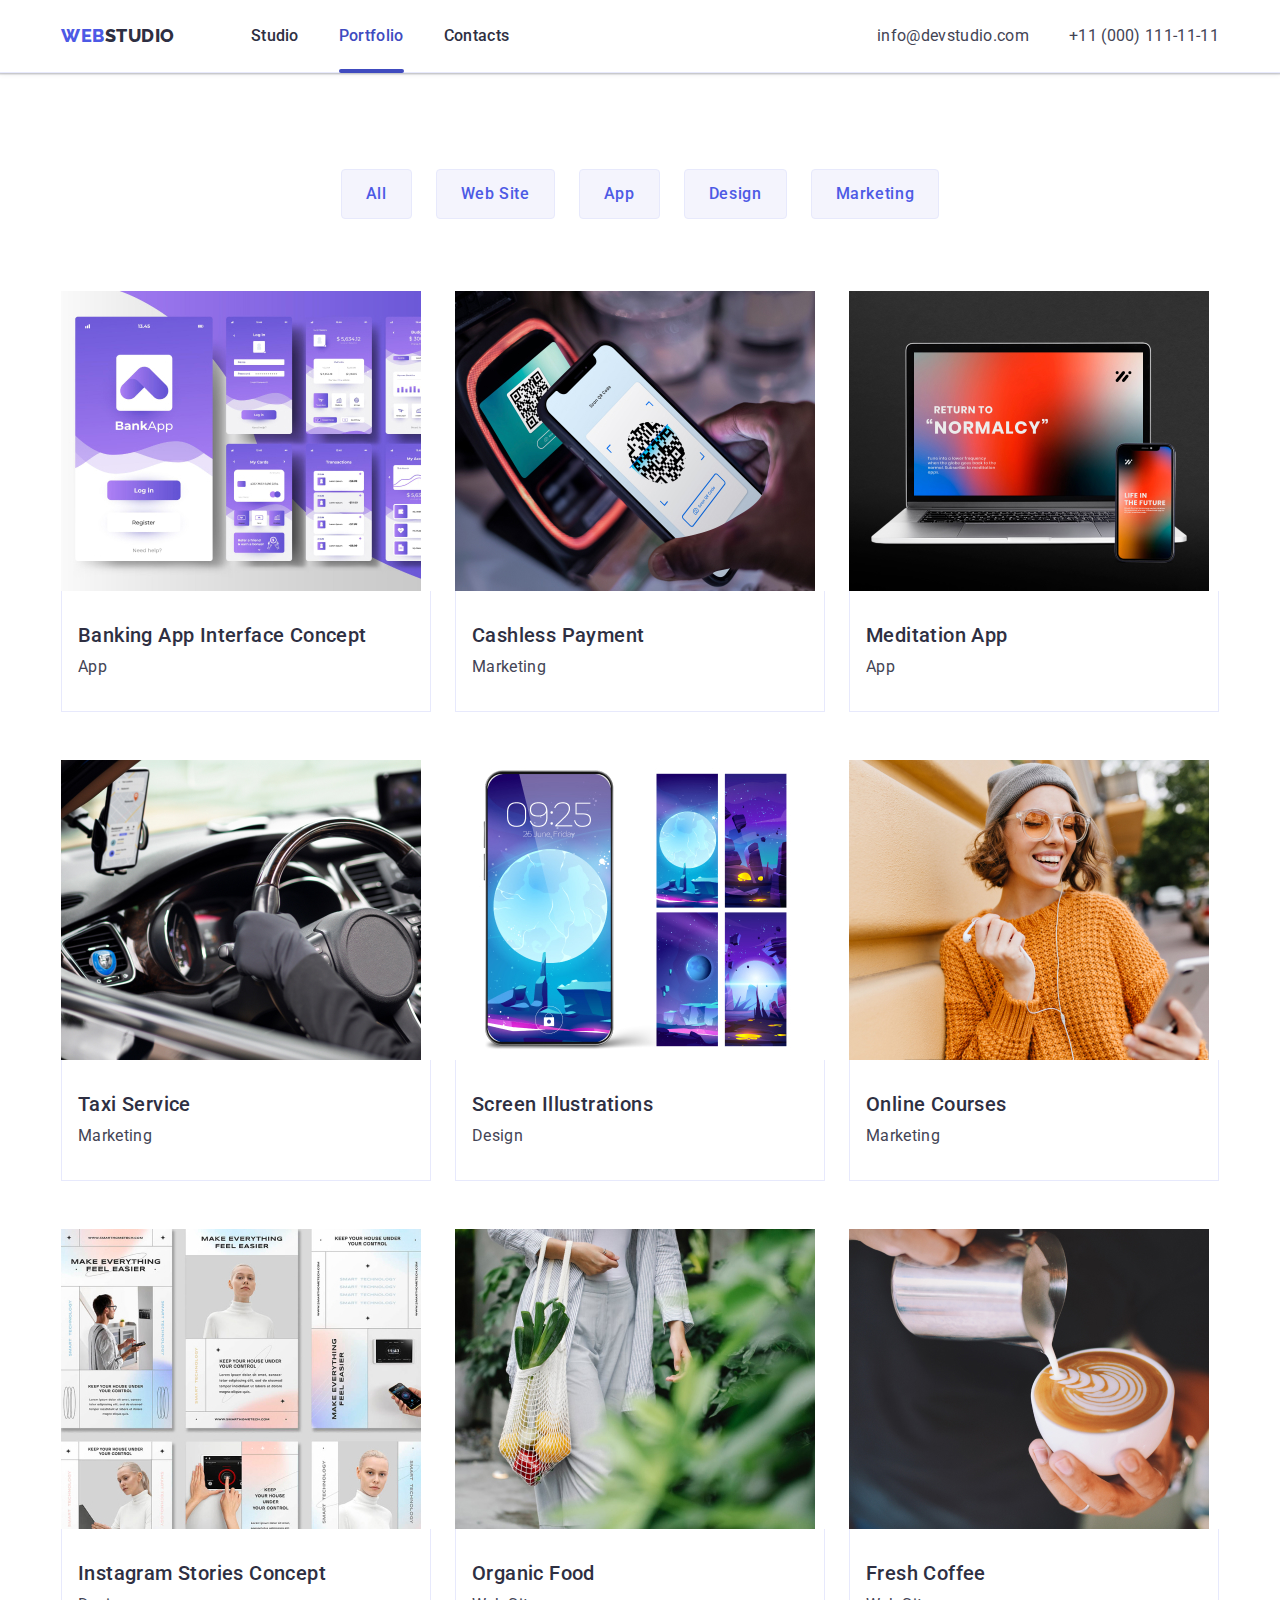
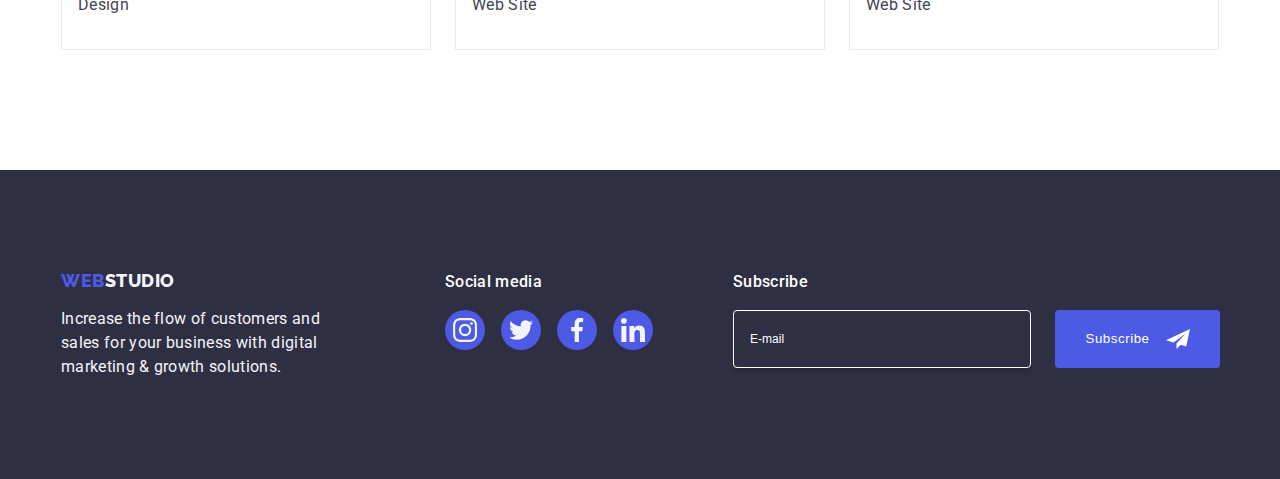
==== portfolio.html @ 4c66f339 "Initial commit" ====
<!DOCTYPE html>
<html lang="en">
  <head>
    <meta charset="UTF-8" />
    <meta name="description" content="Our IT services" />
    <title>Portfolio</title>
    <link
      rel="stylesheet"
      href="https://cdnjs.cloudflare.com/ajax/libs/modern-normalize/2.0.0/modern-normalize.min.css"
      integrity="sha512-4xo8blKMVCiXpTaLzQSLSw3KFOVPWhm/TRtuPVc4WG6kUgjH6J03IBuG7JZPkcWMxJ5huwaBpOpnwYElP/m6wg=="
      crossorigin="anonymous"
      referrerpolicy="no-referrer"
    />
    <link rel="stylesheet" href="./css/styles.css" />
    <link rel="preconnect" href="https://fonts.googleapis.com" />
    <link rel="preconnect" href="https://fonts.gstatic.com" crossorigin />
    <link
      href="https://fonts.googleapis.com/css2?family=Raleway:wght@800&family=Roboto:wght@400;500;700;900&display=swap"
      rel="stylesheet"
    />
  </head>
  <body>
    <header class="header">
      <div class="container fl-container">
        <nav class="fl-nav">
          <a href="./index.html" class="logo link"
            >Web<span class="studio">Studio</span></a
          >
          <ul class="list fl-cont-list">
            <li>
              <a href="./index.html" class="nav link">Studio</a>
            </li>
            <li>
              <a href="./portfolio.html" class="nav current link">Portfolio</a>
            </li>
            <li><a href="" class="nav link">Contacts</a></li>
          </ul>
        </nav>
        <address class="address">
          <ul class="list fl-cont-list">
            <li>
              <a href="mailto:info@devstudio.com" class="contacts link"
                >info@devstudio.com</a
              >
            </li>
            <li>
              <a href="tel:+110001111111" class="contacts link"
                >+11 (000) 111-11-11</a
              >
            </li>
          </ul>
        </address>
      </div>
    </header>
    <main>
      <section class="section-port">
        <div class="container">
          <h1 class="visually-hidden">Lorem ipsum dolor sit amet.</h1>
          <ul class="list fl-cont filters">
            <li><button type="button" class="filter">All</button></li>
            <li><button type="button" class="filter">Web Site</button></li>
            <li><button type="button" class="filter">App</button></li>
            <li><button type="button" class="filter">Design</button></li>
            <li><button type="button" class="filter">Marketing</button></li>
          </ul>
          <ul class="list card-set">
            <li class="item">
              <a href="" class="link card-set-link">
                <div class="box">
                  <img
                    src="./images/bank.jpg"
                    alt="Banking App"
                    width="360"
                    height="300"
                  />
                  <p class="overlay">
                    14 Stylish and User-Friendly App Design Concepts · Task
                    Manager App · Calorie Tracker App · Exotic Fruit Ecommerce
                    App · Cloud Storage App
                  </p>
                </div>
                <div class="app">
                  <h2 class="item-title-port">Banking App Interface Concept</h2>
                  <p class="item-text-port">App</p>
                </div>
              </a>
            </li>
            <li class="item">
              <a href="" class="link card-set-link">
                <div class="box">
                  <img
                    src="./images/payments.jpg"
                    alt="Payment"
                    width="360"
                    height="300"
                  />
                  <p class="overlay">
                    14 Stylish and User-Friendly App Design Concepts · Task
                    Manager App · Calorie Tracker App · Exotic Fruit Ecommerce
                    App · Cloud Storage App
                  </p>
                </div>
                <div class="app">
                  <h2 class="item-title-port">Cashless Payment</h2>
                  <p class="item-text-port">Marketing</p>
                </div>
              </a>
            </li>
            <li class="item">
              <a href="" class="link card-set-link">
                <div class="box">
                  <img
                    src="./images/meditation.jpg"
                    alt="Meditation App"
                    width="360"
                    height="300"
                  />
                  <p class="overlay">
                    14 Stylish and User-Friendly App Design Concepts · Task
                    Manager App · Calorie Tracker App · Exotic Fruit Ecommerce
                    App · Cloud Storage App
                  </p>
                </div>
                <div class="app">
                  <h2 class="item-title-port">Meditation App</h2>
                  <p class="item-text-port">App</p>
                </div>
              </a>
            </li>
            <li class="item">
              <a href="" class="link card-set-link">
                <div class="box">
                  <img
                    src="./images/taxi.jpg"
                    alt="Taxi Service"
                    width="360"
                    height="300"
                  />
                  <p class="overlay">
                    14 Stylish and User-Friendly App Design Concepts · Task
                    Manager App · Calorie Tracker App · Exotic Fruit Ecommerce
                    App · Cloud Storage App
                  </p>
                </div>
                <div class="app">
                  <h2 class="item-title-port">Taxi Service</h2>
                  <p class="item-text-port">Marketing</p>
                </div>
              </a>
            </li>
            <li class="item">
              <a href="" class="link card-set-link">
                <div class="box">
                  <img
                    src="./images/screen.jpg"
                    alt="Screen Illustrations"
                    width="360"
                    height="300"
                  />
                  <p class="overlay">
                    14 Stylish and User-Friendly App Design Concepts · Task
                    Manager App · Calorie Tracker App · Exotic Fruit Ecommerce
                    App · Cloud Storage App
                  </p>
                </div>
                <div class="app">
                  <h2 class="item-title-port">Screen Illustrations</h2>
                  <p class="item-text-port">Design</p>
                </div>
              </a>
            </li>
            <li class="item">
              <a href="" class="link card-set-link">
                <div class="box">
                  <img
                    src="./images/courses.jpg"
                    alt="Online Courses"
                    width="360"
                    height="300"
                  />
                  <p class="overlay">
                    14 Stylish and User-Friendly App Design Concepts · Task
                    Manager App · Calorie Tracker App · Exotic Fruit Ecommerce
                    App · Cloud Storage App
                  </p>
                </div>
                <div class="app">
                  <h2 class="item-title-port">Online Courses</h2>
                  <p class="item-text-port">Marketing</p>
                </div>
              </a>
            </li>
            <li class="item">
              <a href="" class="link card-set-link">
                <div class="box">
                  <img
                    src="./images/stories.jpg"
                    alt="Instagram Stories Concept"
                    width="360"
                    height="300"
                  />
                  <p class="overlay">
                    14 Stylish and User-Friendly App Design Concepts · Task
                    Manager App · Calorie Tracker App · Exotic Fruit Ecommerce
                    App · Cloud Storage App
                  </p>
                </div>
                <div class="app">
                  <h2 class="item-title-port">Instagram Stories Concept</h2>
                  <p class="item-text-port">Design</p>
                </div>
              </a>
            </li>
            <li class="item">
              <a href="" class="link card-set-link">
                <div class="box">
                  <img
                    src="./images/food.jpg"
                    alt="Organic Food"
                    width="360"
                    height="300"
                  />
                  <p class="overlay">
                    14 Stylish and User-Friendly App Design Concepts · Task
                    Manager App · Calorie Tracker App · Exotic Fruit Ecommerce
                    App · Cloud Storage App
                  </p>
                </div>
                <div class="app">
                  <h2 class="item-title-port">Organic Food</h2>
                  <p class="item-text-port">Web Site</p>
                </div>
              </a>
            </li>
            <li class="item">
              <a href="" class="link card-set-link">
                <div class="box">
                  <img
                    src="./images/coffee.jpg"
                    alt="Fresh Coffee"
                    width="360"
                    height="300"
                  />
                  <p class="overlay">
                    14 Stylish and User-Friendly App Design Concepts · Task
                    Manager App · Calorie Tracker App · Exotic Fruit Ecommerce
                    App · Cloud Storage App
                  </p>
                </div>
                <div class="app">
                  <h2 class="item-title-port">Fresh Coffee</h2>
                  <p class="item-text-port">Web Site</p>
                </div>
              </a>
            </li>
          </ul>
        </div>
      </section>
    </main>
    <footer class="footer">
      <div class="container footer-container">
        <div class="container-logo">
          <a href="./index.html" class="logo link"
            >Web<span class="studio">Studio</span></a
          >
          <p class="footer-text">
            Increase the flow of customers and sales for your business with
            digital marketing & growth solutions.
          </p>
        </div>
        <div class="container-social">
          <p class="footer-text-social">Social media</p>
          <ul class="footer-social list">
            <li class="social-item">
              <a
                class="social-round-link link"
                href="https://instagram.com"
                target="_blank"
                rel="noopener noreferrer"
                aria-label="Instagram link"
              >
                <svg class="social-icon" width="24" height="24">
                  <use href="./images/icons.svg#icon-instagram"></use>
                </svg>
              </a>
            </li>
            <li class="social-item">
              <a
                class="social-round-link link"
                href="https://twitter.com"
                target="_blank"
                rel="noopener noreferrer"
                aria-label="Twitter link"
              >
                <svg class="social-icon" width="24" height="24">
                  <use href="./images/icons.svg#icon-twitter"></use>
                </svg>
              </a>
            </li>
            <li class="social-item">
              <a
                class="social-round-link link"
                href="https://facebook.com"
                target="_blank"
                rel="noopener noreferrer"
                aria-label="Facebook link"
              >
                <svg class="social-icon" width="24" height="24">
                  <use href="./images/icons.svg#icon-facebook"></use>
                </svg>
              </a>
            </li>
            <li class="social-item">
              <a
                class="social-round-link link"
                href="https://linkedin.com"
                target="_blank"
                rel="noopener noreferrer"
                aria-label="Linkedin link"
              >
                <svg class="social-icon" width="24" height="24">
                  <use href="./images/icons.svg#icon-linkedin"></use>
                </svg>
              </a>
            </li>
          </ul>
        </div>
        <div class="subscribe">
          <p class="footer-text-social">Subscribe</p>
          <form class="subscribe-form">
            <label class="subscribe-label">
              <input
                class="email"
                type="email"
                name="email"
                placeholder="E-mail"
              />
            </label>
            <button class="subscribe-btn" type="submit">
              Subscribe
              <!-- <p class="subscribe-btn-text">Subscribe</p> -->
              <svg class="icon-subscribe" width="24" height="24">
                <use href="./images/icons.svg#icon-subscribe"></use>
              </svg>
            </button>
          </form>
        </div>
      </div>
    </footer>
  </body>
</html>
---- css/styles.css ----
/* Variables */
:root {
    /* Fonts */
        --main-font: 'Roboto', sans-serif;
    /* Colors */
    --iris: #4D5AE5;
    --navyblue: #2E2F42;
    --cloud: #F4F4FD;
    --slate: #434455;
    --cornflower: #E7E9FC;
    --ocean: #404bbf;
    --white: #FFF;
    --green: #31D0AA;
    --light-slate: #8E8F99;
    --dairy: #FCFCFC;
    --navyblue-modal: rgba(46, 47, 66, 0.40)
}
/**
  |============================
  | Base styles
  |============================
*/
body {
        font-family: var(--main-font);
        color: var(--slate);
        background-color: #FFFFFF;
        /* width: 1440px; */
        margin: 0 auto;
}
/* reset start */
h1,
h2,
h3,
h4,
h5,
h6,
p {
    margin-top: 0;
    margin-bottom: 0;
}
ul {
    margin-top: 0;
    margin-bottom: 0;
    padding-left: 0;
}
a {
    text-decoration: none;
    /* color: currentColor; */
}
img {
    display: block;
}
.visually-hidden {
    position: absolute;
    width: 1px;
    height: 1px;
    margin: -1px;
    border: 0;
    padding: 0;
    white-space: nowrap;
    clip-path: inset(100%);
    clip: rect(0 0 0 0);
    overflow: hidden;
}
/* reset end */
/**
  |============================
  | Base styles
  |============================
*/
.section {
    padding: 120px 0;
}
.container {
    max-width: 1158px;
    padding-left: 15px;
    padding-right: 15px;
    margin-left: auto;
    margin-right: auto;
}
.list {
    list-style-type: none;
}
.link {
    text-decoration: none;
}
/*  */
.header {
    border-bottom: 1px solid var(--cornflower);
        background: var(--white);
        box-shadow: 0px 1px 6px 0px rgba(46, 47, 66, 0.08), 0px 1px 1px 0px rgba(46, 47, 66, 0.16), 0px 2px 1px 0px rgba(46, 47, 66, 0.08);
}

.fl-container {
    display: flex;
    justify-content: space-between;
    /*padding-top: 24px;
    padding-bottom: 24px;*/
}

.fl-nav {
    display: flex;
    align-items: center;
}
.logo {
    color: var(--iris);
    font-family: Raleway, sans-serif;
    font-size: 18px;
    font-style: normal;
    font-weight: 800;
    line-height: 1.17;
    /* 116.667% */
    letter-spacing: 0.54px;
    text-transform: uppercase;
    margin-right: 76px;
}

.studio {
    color: var(--navyblue);

}
.fl-cont-list {
    display: flex;
    gap: 40px;
}
.nav {
    color: var(--navyblue);
    font-size: 16px;
    font-weight: 500;
    line-height: 1.5;
    /* 150% */
    letter-spacing: 0.32px;
    display: inline-block;
    padding: 24px 0;
    /*  Set transition values  */
        transition-property: color;
        transition-duration: 250ms;
        transition-timing-function: cubic-bezier(0.4, 0, 0.2, 1);
}
.address {
    font-style: normal;
}
.contacts {
    color: var(--slate);
    font-size: 16px;
    line-height: 1.5;
    /* 150% */
    letter-spacing: 0.32px;
    display: inline-block;
    padding: 24px 0;
    /*  Set transition values  */
        transition-property: color;
        transition-duration: 250ms;
        transition-timing-function: cubic-bezier(0.4, 0, 0.2, 1);
}
.nav:hover,
.contacts:hover,
.nav:focus,
.contacts:focus {
    color: var(--ocean);
}
.current {
    position: relative;
    color: var(--ocean
    );
}
.current::after {
    content: "";
    position: absolute;
    display: block;
    width: 100%;
    height: 4px;
    bottom: -1px;
background-color: var(--ocean);
border-radius: 2px;

} 
.fl-cont {
    display: flex;
        gap: 24px;
}

.rectangle {
    display: flex;
    align-items: center;
    justify-content: center;
    height: 112px;
    border: none;
    border-radius: 4px;
    background: var(--cloud);
    margin-bottom: 8px;
}
.rectangle-icon {
    display: block;
}
.production {
    padding-bottom: 120px;
}

.section-port {
    padding-top: 96px;
    padding-bottom: 120px;
}

.filters{
    justify-content: center;
    margin-bottom: 72px;
}
.filter {
    font-family: 'Roboto', sans-serif;
    background-color: var(--cloud);
    cursor: pointer;
    color: var(--iris);
        /* Button Text */
        font-size: 16px;
        font-weight: 500;
        line-height: 1.5;
        /* 150% */
        letter-spacing: 0.64px;
        padding: 12px 24px;
        border-radius: 4px;
        border: 1px solid var(--cornflower);
        /*  Set transition values  */
            transition: color 250ms cubic-bezier(0.4, 0, 0.2, 1),
                background-color 250ms cubic-bezier(0.4, 0, 0.2, 1),
                border-color 250ms cubic-bezier(0.4, 0, 0.2, 1),
                box-shadow 250ms cubic-bezier(0.4, 0, 0.2, 1);
}

.filter:hover,
.filter:focus {
    color: var(--white);
background-color: var(--ocean);
border: 1px solid transparent;
    box-shadow: 0px 2px 2px 0px rgba(0, 0, 0, 0.12), 0px 2px 1px 0px rgba(0, 0, 0, 0.08), 0px 3px 1px 0px rgba(0, 0, 0, 0.10);
}
.card-set {
    display: flex;
    flex-wrap: wrap;
    row-gap: 48px;
    column-gap: 24px;
}
.item-title {
color: var(--navyblue);
    font-size: 20px;
    font-weight: 500;
    line-height: 1.2;
    /* 120% */
    letter-spacing: 0.4px;
    text-align: center;
    /*margin-top: 32px;*/
    margin-bottom: 8px;
}
.item-title-port {
    color: var(--navyblue);
    font-size: 20px;
    font-weight: 500;
    line-height: 1.2;
    /* 120% */
    letter-spacing: 0.4px;
    text-align: left;
    margin-bottom: 8px;
}
.section-item-title {
    color: var(--navyblue);
        font-size: 20px;
        font-weight: 500;
        line-height: 1.2;
        /* 120% */
        letter-spacing: 0.4px;
        text-align: left;
        margin-bottom: 8px;
}
.item-text {
font-size: 16px;
    line-height: 1.5;
    /* 150% */
    letter-spacing: 0.32px;
    color: var(--slate);
    text-align: center;
    margin-bottom: 8px;
}
.item-text-port {
    font-size: 16px;
    line-height: 1.5;
    /* 150% */
    letter-spacing: 0.32px;
    color: var(--slate);
    /*margin: 0 16px;*/
}
.section-item-text {
    font-size: 16px;
        line-height: 1.5;
        /* 150% */
        letter-spacing: 0.32px;
        color: var(--slate);
        /*margin: 0 16px;*/
        text-align: left;
}
.hero-image {
    background-color: var(--navyblue);
    max-width: 1440px;
    margin: 0 auto;
    padding: 188px 0;
    background-image: linear-gradient(rgba(46, 47, 66, 0.7),
                rgba(46, 47, 66, 0.7)), url(../images/hero-bg.jpg);
                background-repeat: no-repeat;
                background-size: cover;
                background-position: center;
}
.last {
    padding-left: 141px;
    padding-right: 141px;
    background: var(--cloud);
}

.title {
    color: var(--white);
        text-align: center;
        font-size: 56px;
        line-height: 1.07;
        /* 107.143% */
        letter-spacing: 1.12px;
        max-width: 496px;
        margin: 0 auto 48px;
}
.serv {
        background-color: var(--iris);
        font-family: 'Roboto', sans-serif;
        color: var(--white);
        font-size: 16px;
        font-weight: 500;
        line-height: 1.5;
        letter-spacing: 0.64px;
        cursor: pointer;
        min-width: 169px;
        height: 56px;
        border: none;
        margin: 0 auto;
        padding: 16px 32px;
        border-radius: 4px;
        box-shadow: 0px 4px 4px 0px rgba(0, 0, 0, 0.15);
        display: block;    
        /*  Set transition values  */
            transition-property: background-color;
            transition-duration: 250ms;
            transition-timing-function: cubic-bezier(0.4, 0, 0.2, 1);
}
.serv:hover, .serv:focus {
    background-color: var(--ocean);
}
.section-title {
color: var(--navyblue);
text-align: center;
font-size: 36px;
line-height: 1.11; /* 111.111% */
letter-spacing: 0.72px;
text-transform: capitalize;
margin-bottom: 72px;
}
.item-four {
    width: calc((100% - 72px) / 4);
}
.item-three {
    width: calc((100% - 2 * 24px) / 3);
}
.item {
    width: calc((100% - 48px) / 3);
    /*padding-bottom: 32px;*/
    /*border: 1px solid var(--cornflower);*/
        background: var(--white);
        /*  Set transition values  */
            transition-property: box-shadow;
            transition-duration: 250ms;
            transition-timing-function: cubic-bezier(0.4, 0, 0.2, 1);
}
.card-set-link {
    display: block;
    transition: box-shadow 250ms cubic-bezier(0.4, 0, 0.2, 1);
}
.card-set-link:hover, .card-set-link:focus {
        box-shadow: 0px 2px 1px 0px rgba(46, 47, 66, 0.08), 0px 1px 1px 0px rgba(46, 47, 66, 0.16), 0px 1px 6px 0px rgba(46, 47, 66, 0.08);
}
.box {
    position: relative;
        width: 360px;
        height: 300px;
        /* margin: 0 auto; */
        overflow: hidden;
}
.overlay {
    position: absolute;
    top: 0;
    left: 0;
    width: 100%;
    height: 100%;
    background-color: var(--iris);
    color: var(--cloud);
    padding: 40px 32px;
    /* Body */
    font-size: 16px;
        line-height: 1.5;
        /* 150% */
        letter-spacing: 0.02em;

    transform: translatey(100%);
    transition: transform 250ms cubic-bezier(0.4, 0, 0.2, 1);
}
.card-set-link:hover .overlay, .card-set-link:focus .overlay {
    transform: translatey(0);
}
.overlay-text {
    color: var(--cloud);
    
        /* Body */
        line-height: 1.5;
        /* 150% */
        letter-spacing: 0.32px;
}
.app {
    padding: 32px 16px;
    border: 1px solid var(--cornflower);
    border-top: none;
    position: relative;
}
.team {
    padding: 120px 0;
    background-color: var(--cloud);
}
.member {
    background-color: var(--white);
    width: calc((100% - 72px) / 4);
    border-radius: 0px 0px 4px 4px;
    box-shadow: 0px 2px 1px 0px rgba(46, 47, 66, 0.08), 0px 1px 1px 0px rgba(46, 47, 66, 0.16), 0px 1px 6px 0px rgba(46, 47, 66, 0.08);
}
.employee {
    padding: 32px 0;
}
.social {
    display: flex;
    justify-content: center;
    gap: 24px;
    width: 232px;
    margin-left: auto;
    margin-right: auto;
}
.social-item {
width: 40px;
    height: 40px;
}
.social-round-link {
    display: flex;
    align-items: center;
    justify-content: center;
    width: 100%;
    height: 100%;
    border-radius: 50%;
    background-color: var(--iris);
    color: var(--cloud);
    transition-property: background-color;
        transition-duration: 250ms;
        transition-timing-function: cubic-bezier(0.4, 0, 0.2, 1);
}
.social-round-link:hover, .social-round-link:focus {
    background-color: var(--ocean);
}
.social-icon {
    fill: currentColor;
}
/* .icon.fill-none {
    fill: none;
} */
.customers {
    padding-top: 120px;
    padding-bottom: 120px;
}
.customers-list {
    display: flex;
    gap: 24px;
}
.customers-item {
    width: calc((100% - 120px) / 6);
    height: 88px;
}
.customers-link {
    display: flex;
        align-items: center;
        justify-content: center;
        width: 100%;
        height: 100%;
        border-radius: 4px;
        border: 1px solid var(--light-slate);
        color: var(--light-slate);
        transition-property: color, border-color;
            transition-duration: 250ms;
            transition-timing-function: cubic-bezier(0.4, 0, 0.2, 1);
    }
    
    .customers-link:hover,
    .customers-link:focus {
        color: var(--ocean);
        border-color: var(--ocean);
    }
    
    .customers-icon {
        fill: currentColor;
    }
/**
  |============================
  | FOOTER
  |============================
*/
.footer {
    background-color: var(--navyblue);
    padding: 100px 0;
}

.footer-container {
    display: flex;
    align-items: baseline;
    /* gap: 120px; */
}
.container-logo {
margin-right: 120px;
}
.footer .logo {
    display: inline-block;
    margin-bottom: 16px;
    margin-right: 0;
}
.footer .studio {
            color: var(--cloud);
}
.footer-text {
    color: var(--cloud);
    line-height: 1.5;
    /* 150% */
    letter-spacing: 0.32px;
    max-width: 264px;
}
.container-social {
    width: 208px;
    margin-right: 80px;
}
.footer-text-social {
        font-weight: 500;
        line-height: 1.5;
        /* 150% */
        letter-spacing: 0.32px;
        color: var(--white);
        margin-bottom: 16px;
}
.footer-social {
    display: flex;
    gap: 16px;
    /* width: 232px; */
    margin-left: auto;
    margin-right: auto;
}
.footer .social-round-link:hover,
.footer .social-round-link:focus {
    background-color: var(--green);
}

/* Subscribe */
.subscribe {
    width: 200px;
    height: 50px;
}
.subscribe-form {
    display: flex;
    gap: 24px;
}
.email {
    width: 264px;
    height: 40px;
    padding: 8px 16px;
    border-radius: 4px;
    border: 1px solid var(--white);
    box-shadow: 0px 4px 4px 0px rgba(0, 0, 0, 0.15);
    background-color: transparent;
    font-size: 12px;
    line-height: 1.5;
    letter-spacing: 0.04em;
    color: var(--white);
}
.email::placeholder{
    color: var(--white);
        font-size: 12px;
        line-height: 2;
        /* 200% */
        letter-spacing: 0.04px;
}
.subscribe-btn {
    min-width: 165px;
    display: inline-flex;
        padding: 8px 24px;
        justify-content: center;
        align-items: center;

        border-radius: 4px;
            background: var(--iris);
            border: none;
        
            font-weight: 500;
                line-height: 1.5;
                /* 150% */
                letter-spacing: 0.04em;
                color: var(--white);
                cursor: pointer;

            transition: background-color 250ms cubic-bezier(0.4, 0, 0.2, 1);
}

.subscribe-btn:hover, .subscribe-btn:focus {
    background-color: var(--ocean);
}
.icon-subscribe {
    margin-left: 16px;
}

/**
  |============================
  | Modal window
  |============================
*/
.backdrop {
    position: fixed;
    top: 0;
    left: 0;
    z-index: 1000;

    width: 100%;
    height: 100%;

    background-color: rgba(46, 47, 66, 0.4);
    /* backdrop-filter: blur(2px); */

    transition: opacity 250ms cubic-bezier(0.4, 0, 0.2, 1), visibility 250ms cubic-bezier(0.4, 0, 0.2, 1);
}

.backdrop.is-hidden {
    opacity: 0;
    visibility: hidden;
    pointer-events: none;
    /* transition-delay: 200ms; */
}

.modal {
    position: absolute;
    top: 50%;
    left: 50%;
    /* transform: translateX(-50%) translateY(-50%) scale(1); */
    transform: translateX(-50%) translateY(-50%);
    width: 408px;
    min-height: 584px;
    padding: 72px 24px 24px;

    border-radius: 4px;
        background-color: var(--dairy);
        box-shadow: 0px 2px 1px 0px rgba(0, 0, 0, 0.20), 0px 1px 3px 0px rgba(0, 0, 0, 0.12), 0px 1px 1px 0px rgba(0, 0, 0, 0.14);

    opacity: 1;

    transition: transform 250ms cubic-bezier(0.4, 0, 0.2, 1);
}

.backdrop.is-hidden .modal {
    opacity: 0;
    /* transform: translateX(-50%) translateY(-70%) scale(0.4);  */
    transform: translateX(-50%) translateY(-70%);
    transition-delay: 0s;
} 

.modal-btn {
    position: absolute;
    top: 24px;
    right: 24px;
    width: 24px;
    height: 24px;
    border-radius: 50%;

    display: flex;
    align-items: center;
    justify-content: center;

    /* color: var(--main-cl); */
    padding: 0;
    background-color: var(--cornflower);
    border: 1px solid rgba(0, 0, 0, 0.10);
    cursor: pointer;

    transition: background-color 250ms cubic-bezier(0.4, 0, 0.2, 1), border 250ms cubic-bezier(0.4, 0, 0.2, 1);
}

.modal-btn:hover,
.modal-btn:focus {
    background-color: var(--ocean);
    border: none;
}

.modal-btn-icon {
    transition: fill 250ms cubic-bezier(0.4, 0, 0.2, 1);
} 
.modal-btn:hover .modal-btn-icon,
.modal-btn:focus .modal-btn-icon {
    fill: var(--white);
}
/**
  |============================
  | FORM
  |============================
*/
.form-title {
    color: var(--navyblue);
        text-align: center;
        /* Body Medium */
        font-weight: 500;
        line-height: 1.5;
        /* 150% */
        letter-spacing: 0.02em;
        margin-bottom: 16px;
}
/* Form */
.modal-form {

}
.modal-field {
    /* position: relative; */
    margin-bottom: 8px;
}
.modal-label {
    display: block;
    margin-bottom: 4px;

    color: var(--light-slate);
    
        /* Small Text */
        font-size: 12px;
        line-height: 1.17;
        /* 116.667% */
        letter-spacing: 0.04em;
}
.user {
    position: relative;
}
.modal-input {
    width: 100%;
        height: 40px;
    padding: 8px 38px;
    background-color: transparent;
    border-radius: 4px;
        border: 1px solid var(--navyblue-modal);
        outline: transparent;
        transition: border-color 250ms cubic-bezier(0.4, 0, 0.2, 1);
}
.modal-input:focus {
    border-color: var(--iris);
}
.modal-icon {
    position: absolute;
    top: 50%;
    transform: translateY(-50%);
    left: 16px;

    fill: var(--navyblue);
    transition: fill 250ms cubic-bezier(0.4, 0, 0.2, 1);
}
.modal-input:focus + .modal-icon {
    fill: var(--iris);
}
.modal-coment {
    margin-bottom: 16px;
}

.modal-coment-field {
    display: block;
    width: 100%;
    height: 120px;
    padding: 8px 16px;

    font-size: 12px;
    letter-spacing: 0.04em;
    line-height: 1.17;
    color: rgba(46, 47, 66, 0.4);
    background-color: transparent;

    border-radius: 4px;
        border: 1px solid var(--navyblue-modal);
    outline: transparent;
    resize: none;

    transition: border-color 250ms cubic-bezier(0.4, 0, 0.2, 1);
}

.modal-coment-field::placeholder {
    color: var(--navyblue-modal);
}

.modal-coment-field:focus {
    border-color: var(--iris);
}

/* Modal agreement */

.modal-form-checkbox {
    margin-bottom: 24px;
}

.modal-agreement-input {
    background-color: transparent;
}

.modal-agreement {
    display: /*flex*/ block;
    align-items: center;

    font-size: 12px;
    letter-spacing: 0.04em;
    line-height: 1.17;
    color: var(--light-slate);
}



.modal-checkbox {
    display: inline-flex;
        align-items: center;
        justify-content: center;
        width: 16px;
        height: 16px;
        margin-right: 8px;
        border: 1px solid var(--navyblue-modal);
        border-radius: 2px;
        transition: background-color 250ms cubic-bezier(0.4, 0, 0.2, 1),
            border 250ms cubic-bezier(0.4, 0, 0.2, 1),
            fill 250ms cubic-bezier(0.4, 0, 0.2, 1);
        fill: transparent;
}
.modal-agreement-input:checked+.modal-agreement>.modal-checkbox {
    background-color: var(--ocean);
    border: none;
    fill: var(--cloud);
}
/* .modal-checkbox-icon {
    stroke-width: 1px;
        stroke: var(--navyblue);
        fill: var(--navyblue);
} */

.modal-agreement-link {
    margin-left: 4px;

    font-size: 12px;
        letter-spacing: 0.04em;
        line-height: 1.33;
    color: var(--iris);
    text-decoration: underline;
}
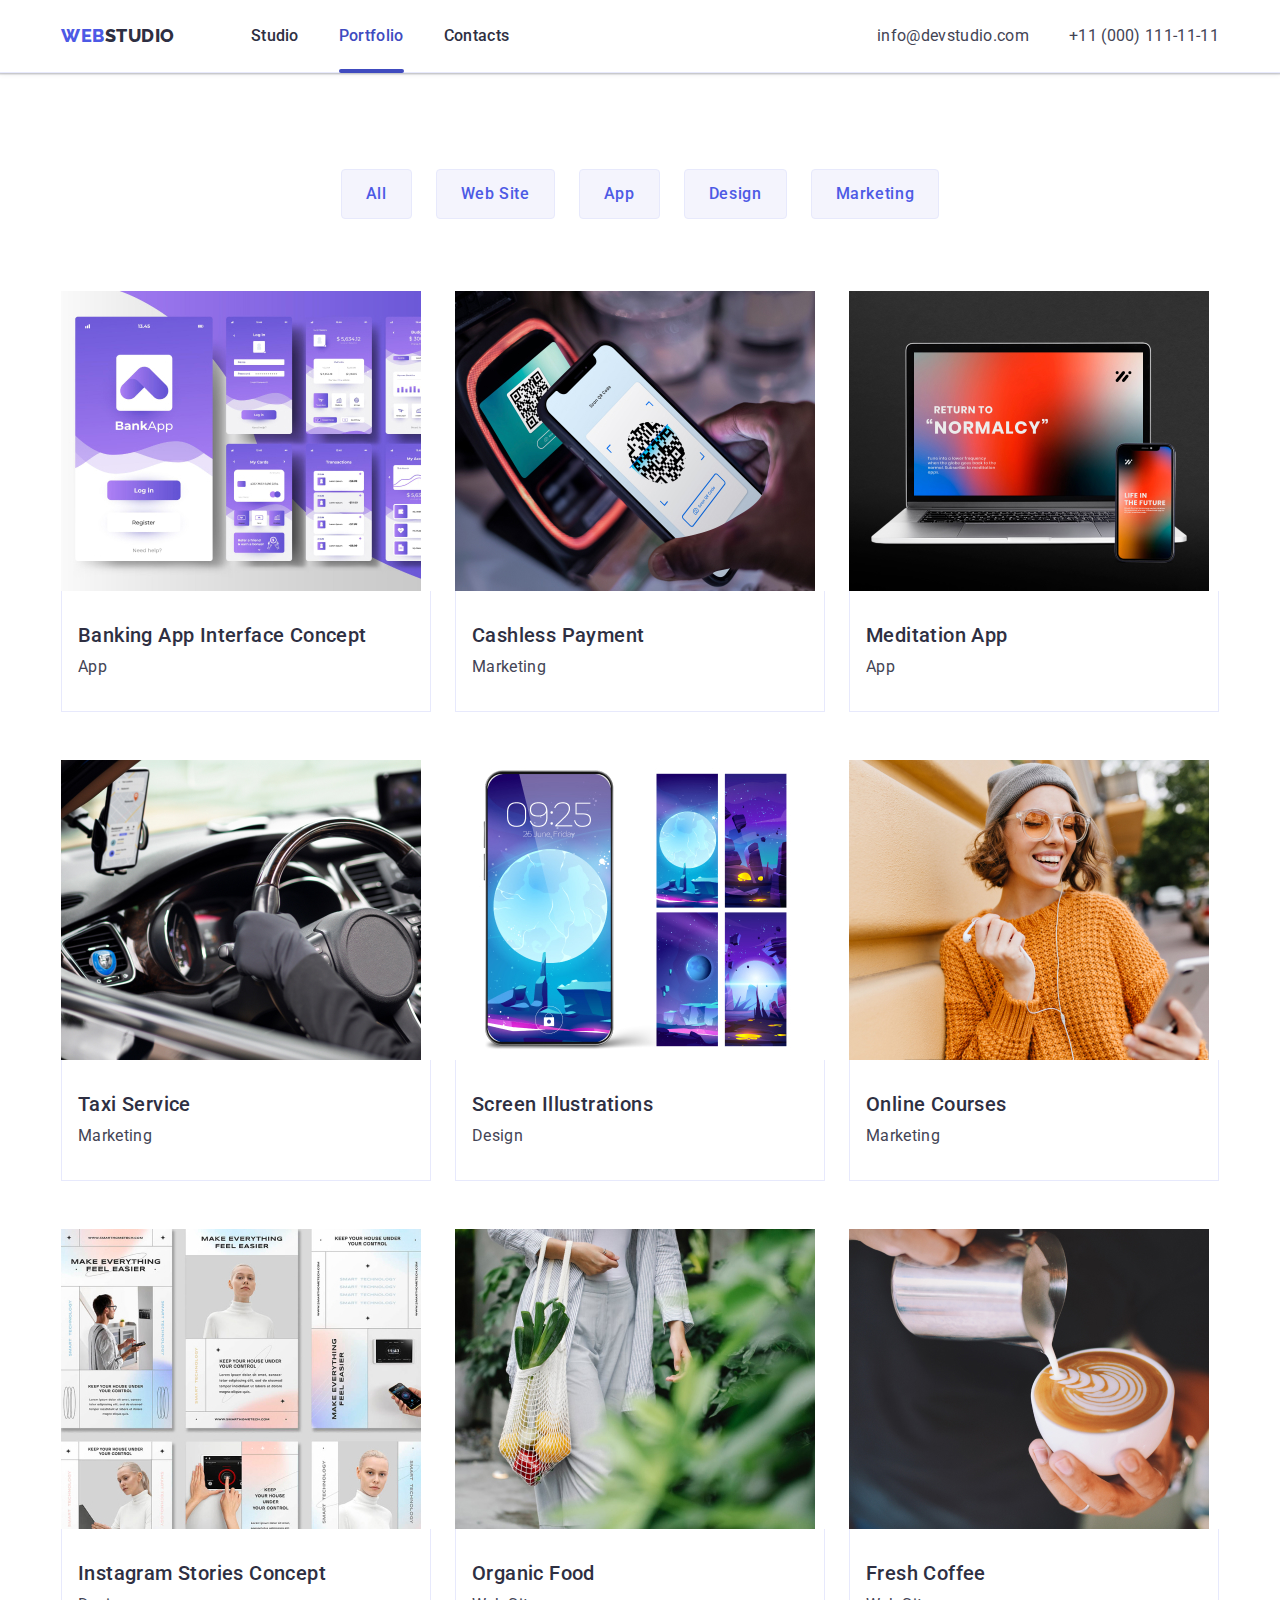
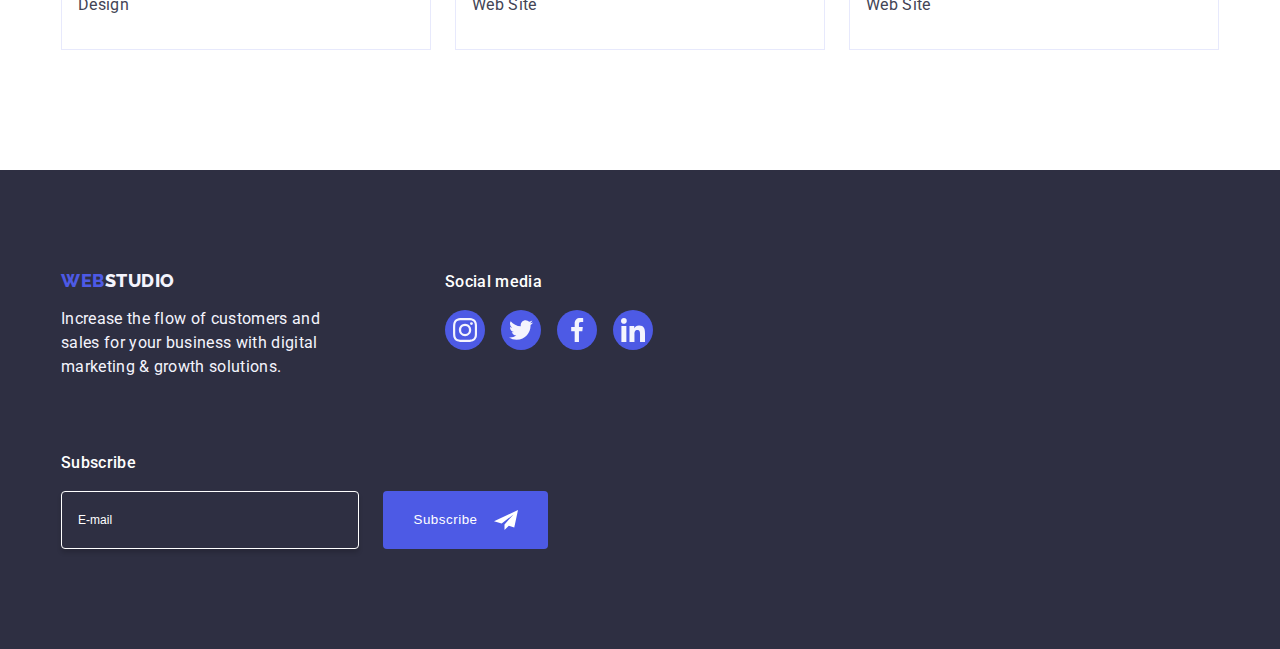
==== commit 6bd287d6: "the first attempt" ====
--- a/portfolio.html
+++ b/portfolio.html
@@ -2,6 +2,7 @@
 <html lang="en">
   <head>
     <meta charset="UTF-8" />
+    <meta name="viewport" content="width=device-width, initial-scale=1.0" />
     <meta name="description" content="Our IT services" />
     <title>Portfolio</title>
     <link
--- a/css/styles.css
+++ b/css/styles.css
@@ -49,6 +49,8 @@
 }
 img {
     display: block;
+    min-width: 100%;
+    height: auto;
 }
 .visually-hidden {
     position: absolute;
@@ -69,15 +71,40 @@
   |============================
 */
 .section {
-    padding: 120px 0;
-}
+    padding: 96px 0;
+    
+}
+@media only screen and (min-width: 1158px) {
+    .section {
+        padding: 120px 0;
+  }
+}
+/* Phone screen */
 .container {
-    max-width: 1158px;
-    padding-left: 15px;
-    padding-right: 15px;
+    min-width: 320px;
+    max-width: 428px;
+    padding: 0 16px;
     margin-left: auto;
     margin-right: auto;
-}
+
+    /* outline: 2px solid red;
+  outline-offset: -2px; */
+}
+/* Tablet screen */
+@media only screen and (min-width: 768px) {
+  .container  {
+    max-width: 768px;
+  }
+}
+/* Desktop screen */
+@media only screen and (min-width: 1158px) {
+    .container {
+        max-width: 1158px;
+        padding-left: 15px;
+        padding-right: 15px;
+    }
+  }
+
 .list {
     list-style-type: none;
 }
@@ -112,16 +139,54 @@
     /* 116.667% */
     letter-spacing: 0.54px;
     text-transform: uppercase;
-    margin-right: 76px;
-}
+}
+@media only screen and (max-width: 767.98px) {
+    .logo {
+      padding: 25.5px 0;
+    }
+  }
+  @media only screen and (min-width: 768px) {
+    .logo {
+      margin-right: 120px;
+    }
+  }
+  @media only screen and (min-width: 1158px) {
+    .logo {
+        margin-right: 76px;
+    }
+  }
 
 .studio {
     color: var(--navyblue);
 
 }
+
+
 .fl-cont-list {
     display: flex;
     gap: 40px;
+}
+@media only screen and (max-width: 767.98px) {
+  .fl-cont-list {
+    display: none;
+  }
+}
+
+@media only screen and (min-width: 768px) {
+ .nav  {
+    color: var(--navyblue);
+    font-size: 16px;
+    font-weight: 500;
+    line-height: 1.5;
+    /* 150% */
+    letter-spacing: 0.32px;
+    display: inline-block;
+    padding: 24px 0;
+    /*  Set transition values  */
+        transition-property: color;
+        transition-duration: 250ms;
+        transition-timing-function: cubic-bezier(0.4, 0, 0.2, 1);
+  }
 }
 .nav {
     color: var(--navyblue);
@@ -137,9 +202,30 @@
         transition-duration: 250ms;
         transition-timing-function: cubic-bezier(0.4, 0, 0.2, 1);
 }
+@media only screen and (max-width: 767.98px) {
+   
+}
 .address {
     font-style: normal;
 }
+.address-list {
+    display: flex;
+    gap: 40px;
+}
+@media only screen and (max-width: 767.98px) {
+    .address-list {
+      display: none;
+    }
+  }
+  @media only screen and (max-width: 1157.98px) {
+    .address-list {
+      width: 181px;
+      flex-wrap: wrap;
+      gap: 12px;
+      justify-content: flex-end;
+      padding: 16px 0;
+    }
+  }
 .contacts {
     color: var(--slate);
     font-size: 16px;
@@ -153,6 +239,14 @@
         transition-duration: 250ms;
         transition-timing-function: cubic-bezier(0.4, 0, 0.2, 1);
 }
+@media only screen and (max-width: 1157.98px) {
+ .contacts  {
+font-size: 12px;
+line-height: 1.17; /* 116.667% */
+letter-spacing: 0.48px;
+padding: 0;
+  }
+}
 .nav:hover,
 .contacts:hover,
 .nav:focus,
@@ -173,28 +267,210 @@
     bottom: -1px;
 background-color: var(--ocean);
 border-radius: 2px;
-
-} 
+}
+
+.hero-image {
+    max-width: 428px;
+    
+    margin: 0 auto;
+    padding: 112px 0;
+    background-color: var(--navyblue);
+    background-repeat: no-repeat;
+    background-size: cover;
+    background-position: center;
+    background-image: linear-gradient(rgba(46, 47, 66, 0.7),
+                rgba(46, 47, 66, 0.7)), url(../images/hero-bg_mob.jpg);
+}
+@media only screen and (max-width: 767.98) and (min-resolution: 192dpi) {
+    .hero-image {
+        background-image: linear-gradient(rgba(46, 47, 66, 0.7),
+                rgba(46, 47, 66, 0.7)), url(../images/hero-bg_mob@2x.jpg);
+    }
+}
+/* Tablet screen */
+@media only screen and (min-width: 768px) {
+    .hero-image {
+        max-width: 768px;
+        background-image: linear-gradient(rgba(46, 47, 66, 0.7),
+                rgba(46, 47, 66, 0.7)), url(../images/hero-bg_tab.jpg);
+  }
+}
+@media only screen and (min-width: 768px) and (min-resolution: 192dpi) {
+    .hero-image {
+        background-image: linear-gradient(rgba(46, 47, 66, 0.7),
+        rgba(46, 47, 66, 0.7)), url(../images/hero-bg_tab@2x.jpg);
+    }
+  }
+/* Desktop screen */
+@media only screen and (min-width: 1158px) {
+    .hero-image {
+    max-width: 1440px;
+    padding: 188px 0;
+    background-image: linear-gradient(rgba(46, 47, 66, 0.7),
+                rgba(46, 47, 66, 0.7)), url(../images/hero-bg_desk.jpg);
+  }
+}
+@media only screen and (min-width: 1158px) and (min-resolution: 192dpi) {
+    .hero-image {
+        background-image: linear-gradient(rgba(46, 47, 66, 0.7),
+        rgba(46, 47, 66, 0.7)), url(../images/hero-bg_desk@2x.jpg);
+    }
+  }
+/* .last {
+    padding-left: 141px;
+    padding-right: 141px;
+    background: var(--cloud);
+} */
+
+.title {
+    color: var(--white);
+        text-align: center;
+        font-size: 36px;
+        line-height: 1.11;
+        letter-spacing: 0.02em;
+        text-transform: capitalize;
+        max-width: 320px;
+        margin: 0 auto 72px;
+}
+@media only screen and (min-width: 768px) {
+.title {
+    font-size: 56px;
+        line-height: 1.07;
+        max-width: 496px;
+        margin: 0 auto 36px;
+  }
+}
+@media only screen and (min-width: 1158px) {
+    .title  {
+    margin: 0 auto 48px;
+  }
+}
+ 
+.serv { 
+        background-color: var(--iris);
+        font-family: 'Roboto', sans-serif;
+        color: var(--white);
+        font-size: 16px;
+        font-weight: 500;
+        line-height: 1.5;
+        letter-spacing: 0.64px;
+        cursor: pointer;
+        min-width: 169px;
+        height: 56px;
+        border: none;
+        margin: 0 auto;
+        padding: 16px 32px;
+        border-radius: 4px;
+        box-shadow: 0px 4px 4px 0px rgba(0, 0, 0, 0.15);
+        display: block;    
+    
+            transition-property: background-color;
+            transition-duration: 250ms;
+            transition-timing-function: cubic-bezier(0.4, 0, 0.2, 1);
+}
+
+.serv:hover, .serv:focus {
+    background-color: var(--ocean);
+}
+.section-title {
+color: var(--navyblue);
+text-align: center;
+font-size: 36px;
+line-height: 1.11; /* 111.111% */
+letter-spacing: 0.72px;
+text-transform: capitalize;
+margin-bottom: 72px;
+}
 .fl-cont {
     display: flex;
         gap: 24px;
 }
 
+.section-list {
+    flex-wrap: wrap;
+    row-gap: 72px;
+    justify-content: center;
+}
+@media only screen and (min-width: 768px) {
+  .section-list {
+    column-gap: 24px;
+  }
+}
+.item-four {
+    width: 100%;
+}
+
+@media only screen and (min-width: 768px) {
+    .item-four {
+    width: calc((100% - 24px) / 2);
+  }
+}
+@media only screen and (min-width: 1158px) {
+    .item-four {
+    width: calc((100% - 3 * 24px) / 4);
+  }
+}
 .rectangle {
-    display: flex;
-    align-items: center;
-    justify-content: center;
-    height: 112px;
-    border: none;
-    border-radius: 4px;
-    background: var(--cloud);
-    margin-bottom: 8px;
-}
+    display: none;
+}
+@media only screen and (min-width: 1158px) {
+    .rectangle {
+        display: flex;
+        align-items: center;
+        justify-content: center;
+        height: 112px;
+        border: none;
+        border-radius: 4px;
+        background: var(--cloud);
+        margin-bottom: 8px;
+    }
+  }
+.section-item-title {
+    color: var(--navyblue);
+font-size: 36px;
+line-height: 1.1; /* 111.111% */
+letter-spacing: 0.02em;
+text-transform: capitalize;
+text-align: center;
+margin-bottom: 8px;
+}
+@media only screen and (min-width: 768px) {
+  .section-item-title {
+    text-align: left;
+  }
+}
+@media only screen and (min-width: 1158px) {
+    .section-item-title {
+        font-size: 20px;
+        font-weight: 500;
+        line-height: 1.2;
+    }
+  }
+
+  .section-item-text {
+    color: var(--slate);
+font-weight: 500;
+line-height: 1.5; /* 150% */
+letter-spacing: 0.02em;
+text-align: left;
+  }
+  @media only screen and (min-width: 1158px) {
+    .section-item-text {
+        font-weight: 400;  
+    }
+  }
+
 .rectangle-icon {
     display: block;
 }
 .production {
+    display: none;
+}
+@media only screen and (min-width: 1158px) {
+  .production {
+    display: block;
     padding-bottom: 120px;
+  }
 }
 
 .section-port {
@@ -246,7 +522,7 @@
     font-weight: 500;
     line-height: 1.2;
     /* 120% */
-    letter-spacing: 0.4px;
+    letter-spacing: 0.02em;
     text-align: center;
     /*margin-top: 32px;*/
     margin-bottom: 8px;
@@ -257,25 +533,16 @@
     font-weight: 500;
     line-height: 1.2;
     /* 120% */
-    letter-spacing: 0.4px;
+    letter-spacing: 0.02em;
     text-align: left;
     margin-bottom: 8px;
 }
-.section-item-title {
-    color: var(--navyblue);
-        font-size: 20px;
-        font-weight: 500;
-        line-height: 1.2;
-        /* 120% */
-        letter-spacing: 0.4px;
-        text-align: left;
-        margin-bottom: 8px;
-}
+
 .item-text {
 font-size: 16px;
     line-height: 1.5;
     /* 150% */
-    letter-spacing: 0.32px;
+    letter-spacing: 0.02px;
     color: var(--slate);
     text-align: center;
     margin-bottom: 8px;
@@ -288,79 +555,7 @@
     color: var(--slate);
     /*margin: 0 16px;*/
 }
-.section-item-text {
-    font-size: 16px;
-        line-height: 1.5;
-        /* 150% */
-        letter-spacing: 0.32px;
-        color: var(--slate);
-        /*margin: 0 16px;*/
-        text-align: left;
-}
-.hero-image {
-    background-color: var(--navyblue);
-    max-width: 1440px;
-    margin: 0 auto;
-    padding: 188px 0;
-    background-image: linear-gradient(rgba(46, 47, 66, 0.7),
-                rgba(46, 47, 66, 0.7)), url(../images/hero-bg.jpg);
-                background-repeat: no-repeat;
-                background-size: cover;
-                background-position: center;
-}
-.last {
-    padding-left: 141px;
-    padding-right: 141px;
-    background: var(--cloud);
-}
-
-.title {
-    color: var(--white);
-        text-align: center;
-        font-size: 56px;
-        line-height: 1.07;
-        /* 107.143% */
-        letter-spacing: 1.12px;
-        max-width: 496px;
-        margin: 0 auto 48px;
-}
-.serv {
-        background-color: var(--iris);
-        font-family: 'Roboto', sans-serif;
-        color: var(--white);
-        font-size: 16px;
-        font-weight: 500;
-        line-height: 1.5;
-        letter-spacing: 0.64px;
-        cursor: pointer;
-        min-width: 169px;
-        height: 56px;
-        border: none;
-        margin: 0 auto;
-        padding: 16px 32px;
-        border-radius: 4px;
-        box-shadow: 0px 4px 4px 0px rgba(0, 0, 0, 0.15);
-        display: block;    
-        /*  Set transition values  */
-            transition-property: background-color;
-            transition-duration: 250ms;
-            transition-timing-function: cubic-bezier(0.4, 0, 0.2, 1);
-}
-.serv:hover, .serv:focus {
-    background-color: var(--ocean);
-}
-.section-title {
-color: var(--navyblue);
-text-align: center;
-font-size: 36px;
-line-height: 1.11; /* 111.111% */
-letter-spacing: 0.72px;
-text-transform: capitalize;
-margin-bottom: 72px;
-}
-.item-four {
-    width: calc((100% - 72px) / 4);
-}
+
 .item-three {
     width: calc((100% - 2 * 24px) / 3);
 }
@@ -424,14 +619,62 @@
     position: relative;
 }
 .team {
-    padding: 120px 0;
+    padding: 96px 0;
     background-color: var(--cloud);
+}
+@media screen and (min-width: 1158px) {
+    .team {
+        padding: 120px 0;
+    }
+}
+.container-team {
+    min-width: 320px;
+    max-width: 428px;
+}
+
+
+@media screen and (min-width: 768px) {
+    .container-team {
+        min-width: 584px;
+    }
+}
+@media screen and (min-width: 1158px) {
+    .container-team {
+        min-width: 1158px;
+    }
+}
+.container-team-list {
+    flex-wrap: wrap;
+    row-gap: 72px;
+    justify-content: center;
+}
+@media screen and (min-width: 768px) {
+.container-team-list {
+    gap: 64px 24px;
+    /* flex-wrap: wrap; */
+}
+}
+@media screen and (min-width: 1158px) {
+.container-team-list {
+    gap: 24px;
+}
 }
 .member {
     background-color: var(--white);
-    width: calc((100% - 72px) / 4);
+    width: 264px;
+    /* margin: 0 auto; */
     border-radius: 0px 0px 4px 4px;
     box-shadow: 0px 2px 1px 0px rgba(46, 47, 66, 0.08), 0px 1px 1px 0px rgba(46, 47, 66, 0.16), 0px 1px 6px 0px rgba(46, 47, 66, 0.08);
+}
+@media screen and (min-width: 768px) {
+    .member {
+        width: calc((100% - 24px) / 2);
+    }
+}
+@media screen and (min-width: 1158px) {
+    .member {
+        width: calc((100% - 72px) / 4);
+    }
 }
 .employee {
     padding: 32px 0;
@@ -471,16 +714,45 @@
     fill: none;
 } */
 .customers {
-    padding-top: 120px;
+    padding-top: 96px;
+    padding-bottom: 96px;
+}
+@media only screen and (min-width: 1158px) {
+    .customers {
+     padding-top: 120px;
     padding-bottom: 120px;
+  }
+  
 }
 .customers-list {
     display: flex;
+   flex-wrap: wrap;
+    gap: 72px 16px;
+}
+@media only screen and (min-width: 768px) {
+    .customers-list  {
+        flex-wrap: wrap;
+    gap: 72px 24px;
+  }
+  @media only screen and (min-width: 1158px) {
+    .customers-list  {
     gap: 24px;
+    }
+  }
 }
 .customers-item {
-    width: calc((100% - 120px) / 6);
+    width: calc((100% - 16px) / 2);
     height: 88px;
+}
+@media only screen and (min-width: 768px) {
+    .customers-item  {
+        width: calc((100% - 2 * 24px) / 3);
+  }
+}
+@media only screen and (min-width: 1158px) {
+    .customers-item  {
+        width: calc((100% - 120px) / 6);
+  }
 }
 .customers-link {
     display: flex;
@@ -512,22 +784,69 @@
 */
 .footer {
     background-color: var(--navyblue);
+    padding: 97.5px 0 96px;
+}
+@media only screen and (min-width: 768px) {
+    .footer {
+        padding: 96px 164px 96px 108px;
+  }
+}
+@media only screen and (min-width: 1158px) {
+.footer {
     padding: 100px 0;
 }
-
+}
 .footer-container {
     display: flex;
-    align-items: baseline;
-    /* gap: 120px; */
+    flex-wrap: wrap;
+    /* align-items: baseline; */
+    padding: 0 15px;
+    row-gap:  72px;
+}
+@media only screen and (min-width: 768px) {
+    .footer-container {
+        align-items: baseline;
+    padding: 0;
+  }
+}
+@media only screen and (min-width: 1158px) {
+.footer-container {
+    /* display: flex; */
+    /* align-items: baseline; */
+    padding: 0 16px;
+}
 }
 .container-logo {
-margin-right: 120px;
-}
+    margin: 0 auto;
+}
+@media only screen and (min-width: 768px) {
+.container-logo {
+    margin: 0 24px 0 0;
+}
+}
+@media only screen and (min-width: 1158px) {
+    .container-logo {
+        margin-right: 120px;
+    }
+    }
+
 .footer .logo {
     display: inline-block;
+    margin: 0 auto 17.5px;
+    padding: 0;
+}
+@media only screen and (min-width: 768px) {
+    .footer .logo {
+        margin: 0 auto 17.5px 0;
+    }
+}
+@media only screen and (min-width: 1158px) {
+.footer .logo {
     margin-bottom: 16px;
     margin-right: 0;
 }
+}
+
 .footer .studio {
             color: var(--cloud);
 }
@@ -540,7 +859,17 @@
 }
 .container-social {
     width: 208px;
-    margin-right: 80px;
+    margin: 0 auto;
+}
+@media only screen and (min-width: 768px) {
+    .container-social  {
+        margin: 0;
+    } 
+}
+@media only screen and (min-width: 1158px) {
+    .container-social  {
+        margin-right: 80px;
+    } 
 }
 .footer-text-social {
         font-weight: 500;
@@ -549,6 +878,12 @@
         letter-spacing: 0.32px;
         color: var(--white);
         margin-bottom: 16px;
+        text-align: center;
+}
+@media only screen and (min-width: 768px) {
+    .footer-text-social {
+        text-align: left;
+    } 
 }
 .footer-social {
     display: flex;
@@ -563,15 +898,42 @@
 }
 
 /* Subscribe */
-.subscribe {
+/* .subscribe {
     width: 200px;
     height: 50px;
-}
+} */
 .subscribe-form {
     display: flex;
-    gap: 24px;
-}
+    gap: 16px;
+    flex-wrap: wrap;
+}
+@media only screen and (min-width: 768px) {
+    .subscribe-form {
+        gap: 24px;
+    }
+}
+
 .email {
+    width: 288px;
+    height: 40px;
+    padding: 8px 16px;
+    border-radius: 4px;
+    border: 1px solid var(--white);
+    box-shadow: 0px 4px 4px 0px rgba(0, 0, 0, 0.15);
+    background-color: transparent;
+    font-size: 12px;
+    line-height: 2;
+    letter-spacing: 0.04em;
+    color: var(--white);
+    margin-bottom: 16px;
+}
+@media only screen and (min-width: 768px) {
+    .email{
+        width: 264px;
+        margin-bottom: 0;
+    }
+}
+/* .email {
     width: 264px;
     height: 40px;
     padding: 8px 16px;
@@ -580,10 +942,10 @@
     box-shadow: 0px 4px 4px 0px rgba(0, 0, 0, 0.15);
     background-color: transparent;
     font-size: 12px;
-    line-height: 1.5;
+    line-height: 2;
     letter-spacing: 0.04em;
     color: var(--white);
-}
+} */
 .email::placeholder{
     color: var(--white);
         font-size: 12px;
@@ -611,7 +973,11 @@
 
             transition: background-color 250ms cubic-bezier(0.4, 0, 0.2, 1);
 }
-
+@media only screen and (max-width: 767.98px) {
+ .subscribe-btn  {
+    margin: 0 auto;
+  }
+}
 .subscribe-btn:hover, .subscribe-btn:focus {
     background-color: var(--ocean);
 }
@@ -722,9 +1088,9 @@
         margin-bottom: 16px;
 }
 /* Form */
-.modal-form {
-
-}
+/* .modal-form {
+
+} */
 .modal-field {
     /* position: relative; */
     margin-bottom: 8px;
@@ -858,3 +1224,132 @@
     text-decoration: underline;
 }
 
+/**
+  |============================
+  | Mobile menu
+  |============================
+*/
+.toogle-menu {
+    display: flex;
+    justify-content: center;
+    align-items: center;
+  
+    min-width: 32px;
+    min-height: 22px;
+  
+    background-color: transparent;
+    border: none;
+    padding: 0;
+  }
+  @media only screen and (min-width: 768px) {
+    .toogle-menu {
+      display: none;
+    }
+  }
+  .menu-container {
+    position: fixed;
+    top: 0;
+    left: 0;
+  
+    display: flex;
+    flex-direction: column;
+  
+    width: 100%;
+    height: 100%;
+    padding: 80px 35px 40px 40px;
+  
+    background-color: #fff;
+    transform: translateX(100%);
+    /* transition: transform 300ms ease-in; */
+    transition: transform 250ms cubic-bezier(0.4, 0, 0.2, 1);
+  }
+  .menu-container.is-open {
+    transform: translateX(0);
+    transition-delay: 150ms;
+  }
+  .menu-toggle {
+    position: absolute;
+    top: 24px;
+    right: 24px;
+  
+    display: flex;
+    justify-content: center;
+    align-items: center;
+  
+    min-width: 24px;
+    min-height: 24px;
+    padding: 0;
+  
+    background-color: var(--cornflower);
+    border: 1px solid rgba(0, 0, 0, 0.10);
+    border-radius: 50%;
+  }
+  .mobile-menu {
+    margin-bottom: auto;
+  }
+  .mobile-menu-item:not(:last-child) {
+    margin-bottom: 40px;
+  }
+  .mobile-menu-link {
+    font-size: 36px;
+    font-weight: 700;
+    line-height: 1.11;
+    letter-spacing: 0.02em;
+    text-transform: capitalize;
+    color: var(--navyblue);
+  }
+  .mobile-menu-link.current {
+    color: var(--ocean);
+  }
+  .mobile-contacts {
+    margin-bottom: 48px;
+  }
+  .mobile-contacts-item:not(:last-child) {
+    margin-bottom: 40px;
+  }
+  .mobile-contacts-link {
+    font-size: 20px;
+    font-weight: 500;
+    line-height: 1.2;
+    letter-spacing: 0.02em;
+    color: var(--slate);
+  }
+  .mobile-contacts-link.accent {
+    color: var(--iris);
+  }
+  @media only screen and (min-width: 428px) {
+    .mobile-contacts-link.accent {
+      font-size: 36px;
+      font-weight: 700;
+    }
+  }
+  .mobile-socials {
+    display: flex;
+    align-items: center;
+  }
+  @media only screen and (max-width: 427.98px) {
+    .mobile-socials {
+      justify-content: space-between;
+    }
+  }
+  @media only screen and (min-width: 428px) {
+    .mobile-socials {
+      gap: 56px;
+    }
+  }
+  /* .mobile-socials-item {
+  }
+  .mobile-socials-link {
+    display: flex;
+    justify-content: center;
+    align-items: center;
+  
+    width: 40px;
+    height: 40px;
+  
+    background-color: #4d5ae5;
+    border-radius: 50%;
+  }
+  .mobile-socials-icon {
+    fill: var(--light-cl);
+  } */